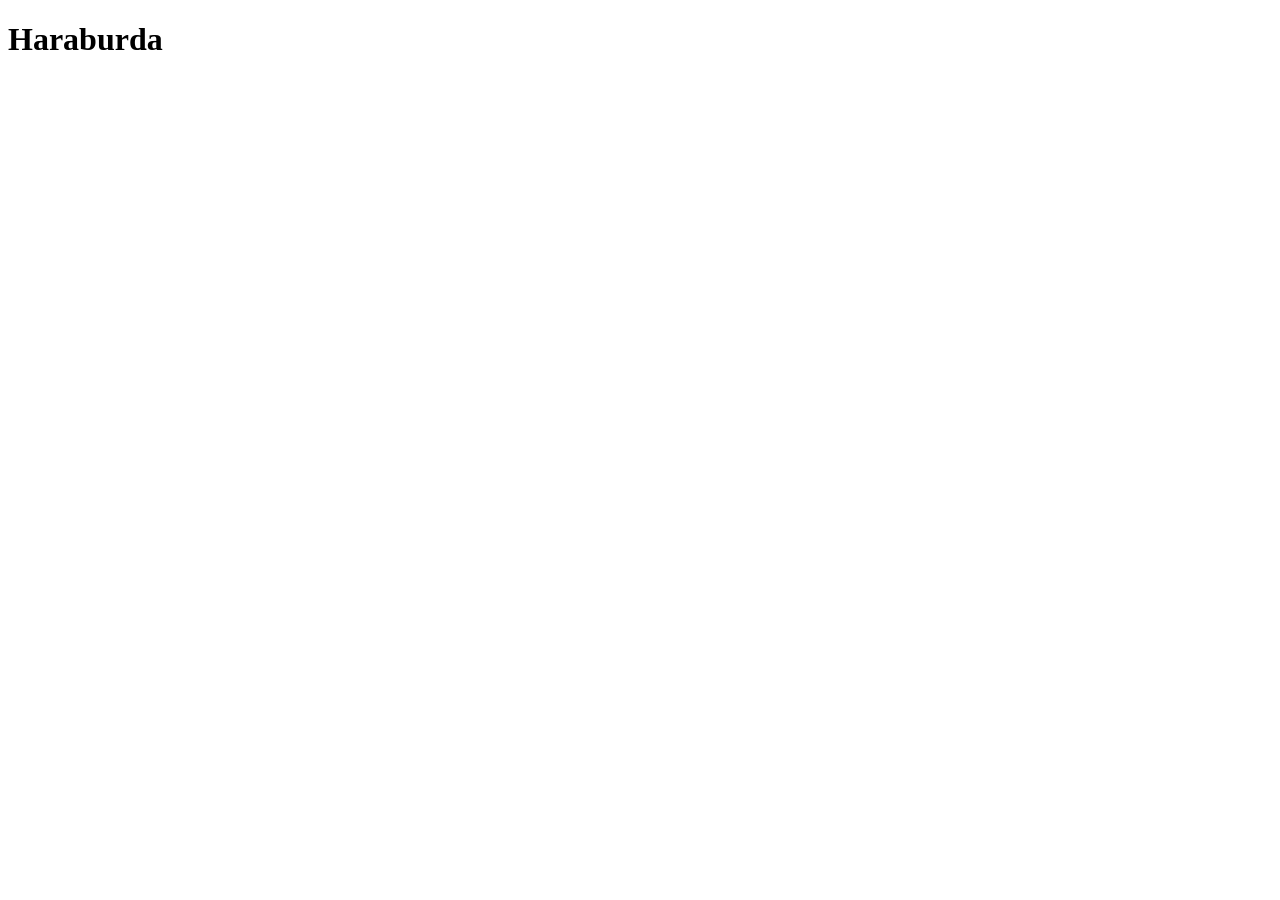
==== index.html @ 6ca8d875 "jop" ====
<!DOCTYPE html>
<html lang="en">
<head>
    <meta charset="UTF-8">
    <meta name="viewport" content="width=device-width, initial-scale=1.0">
    <title>nechce sa mi</title>
</head>
<body>
    
    <h1>Haraburda</h1>

</body>
</html>
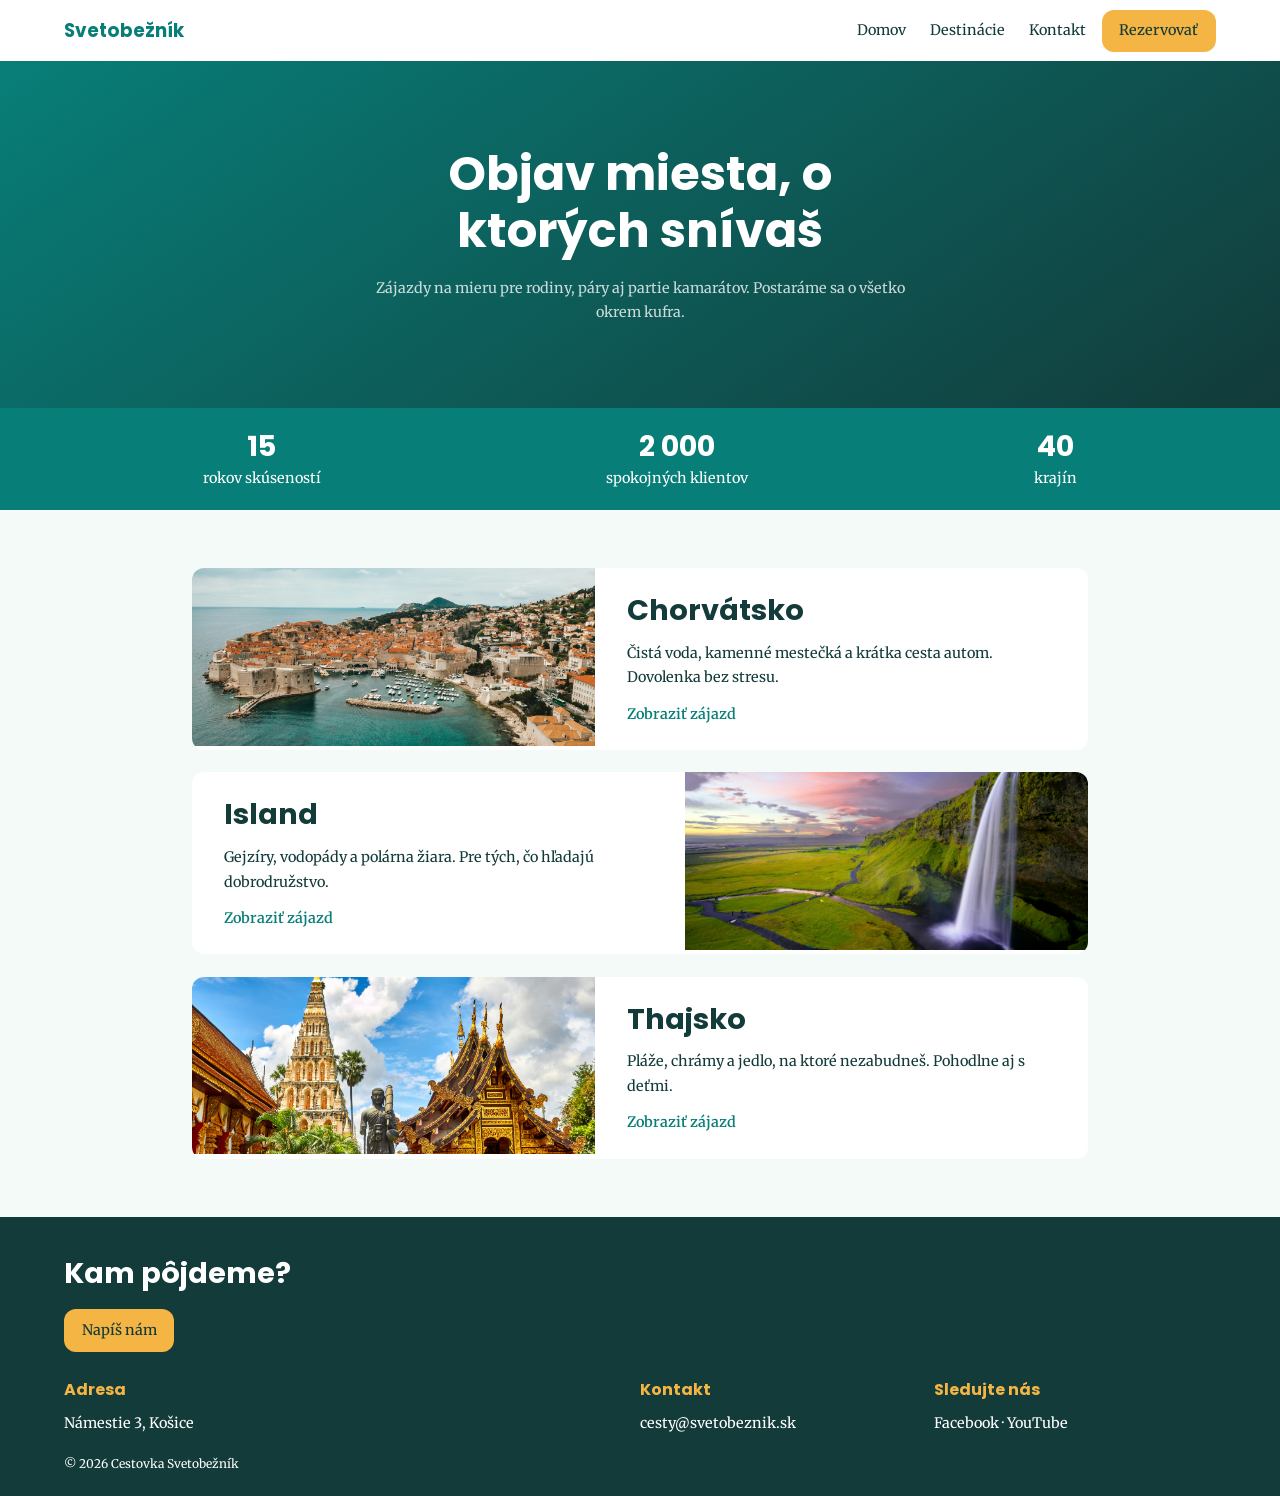
==== commit 974eb079: "problémy" ====
--- a/index.html
+++ b/index.html
@@ -1,13 +1,129 @@
 <!DOCTYPE html>
-<html lang="en">
+<html lang="sk">
 <head>
     <meta charset="UTF-8">
     <meta name="viewport" content="width=device-width, initial-scale=1.0">
-    <title>nechce sa mi</title>
+    <link rel="stylesheet" href="assets/css/normalize.css">
+    <link rel="stylesheet" href="assets/css/style.css">
+    <title>Dovolenka_Frinková</title>
+
 </head>
 <body>
-    
-    <h1>Haraburda</h1>
+    <header class="hlavicka" id="domov">
+        <a class="hlavicka__logo" href="#domov">Svetobežník</a>
 
+        <nav class="navigacia" aria-label="Hlavná navigácia">
+            <ul class="navigacia__zoznam">
+                <li><a href="#domov">Domov</a></li>
+                <li><a href="#destinacie">Destinácie</a></li>
+                <li><a href="#kontakt">Kontakt</a></li>
+            </ul>
+        </nav>
+
+        <a class="tlacidlo" href="#kontakt">Rezervovať</a>
+    </header>
+
+    <main>
+        <section class="uvod" aria-labelledby="uvod-nadpis">
+            <div class="uvod__obsah">
+                <h1 id="uvod-nadpis">Objav miesta, o ktorých snívaš</h1>
+                <p>Zájazdy na mieru pre rodiny, páry aj partie kamarátov. Postaráme sa o všetko okrem kufra.</p>
+            </div>
+        </section>
+
+        <section class="statistiky" aria-label="Naše skúsenosti">
+
+            <div class="statistiky__polozka">
+                <strong>15</strong>
+                <span>rokov skúseností</span>
+            </div>
+
+            <div class="statistiky__polozka">
+                <strong>2 000</strong>
+                <span>spokojných klientov</span>
+            </div>
+
+            <div class="statistiky__polozka">
+                <strong>40</strong>
+                <span>krajín</span>
+            </div>
+
+        </section>
+
+        <section class="destinacie" id="destinacie" aria-label="Obľúbené destinácie">
+
+            <article class="destinacia">
+
+                <img
+                    class="destinacia__obrazok"
+                    src="assets/images/spencer-davis-fWtJvFqyUQQ-unsplash.jpg"
+                    alt="Pohľad na historické mesto Dubrovník a jeho prístav"
+                >
+
+                <div class="destinacia__obsah">
+                    <h2>Chorvátsko</h2>
+                    <p>Čistá voda, kamenné mestečká a krátka cesta autom. Dovolenka bez stresu.</p>
+                    <a href="#kontakt">Zobraziť zájazd</a>
+                </div>
+
+            </article>
+
+            <article class="destinacia">
+
+                <img
+                    class="destinacia__obrazok"
+                    src="assets/images/robert-lukeman-zNN6ubHmruI-unsplash.jpg"
+                    alt="Vodopád a zelená krajina na Islande pri západe slnka"
+                >
+
+                <div class="destinacia__obsah">
+                    <h2>Island</h2>
+                    <p>Gejzíry, vodopády a polárna žiara. Pre tých, čo hľadajú dobrodružstvo.</p>
+                    <a href="#kontakt">Zobraziť zájazd</a>
+                </div>
+
+            </article>
+
+            <article class="destinacia">
+
+                <img
+                    class="destinacia__obrazok"
+                    src="assets/images/mathew-schwartz-gsllxmVO4HQ-unsplash.jpg"
+                    alt="Zlaté budhistické chrámy v Thajsku"
+                >
+
+                <div class="destinacia__obsah">
+                    <h2>Thajsko</h2>
+                    <p>Pláže, chrámy a jedlo, na ktoré nezabudneš. Pohodlne aj s deťmi.</p>
+                    <a href="#kontakt">Zobraziť zájazd</a>
+                </div>
+
+            </article>
+
+        </section>
+    </main>
+
+    <footer class="paticka" id="kontakt">
+        
+        <h2>Kam pôjdeme?</h2>
+        <a class="tlacidlo paticka__tlacidlo" href="mailto:cesty@svetobeznik.sk">Napíš nám</a>
+
+        <div class="paticka__informacie">
+            <section>
+                <h3>Adresa</h3>
+                <p>Námestie 3, Košice</p>
+            </section>
+            <section>
+                <h3>Kontakt</h3>
+                <p><a href="mailto:cesty@svetobeznik.sk">cesty@svetobeznik.sk</a></p>
+            </section>
+            <section>
+                <h3>Sledujte nás</h3>
+                <p>Facebook · YouTube</p>
+            </section>
+        </div>
+
+        <small>© 2026 Cestovka Svetobežník</small>
+    </footer>
 </body>
-</html>+</html>
--- a/assets/css/style.css
+++ b/assets/css/style.css
@@ -0,0 +1,289 @@
+@import url('https://fonts.googleapis.com/css2?family=Poppins:wght@300;400;500;600;700&family=Merriweather:wght@400;700&display=swap');
+
+:root {
+    --ocean: #087e78;
+    --hlbka: #123b3a;
+    --piesok: #f3faf7;
+    --koral: #f5b544;
+    --biela-priesvit: hsla(0, 0%, 100%, 0.78);
+}
+
+* {
+    box-sizing: border-box;
+}
+
+html {
+    scroll-behavior: smooth;
+}
+
+body {
+    margin: 0;
+    background: var(--piesok);
+    color: var(--hlbka);
+    font-family: 'Merriweather', serif;
+    font-size: 0.9rem;
+    line-height: 1.7;
+}
+
+h1,
+h2,
+h3,
+.hlavicka__logo {
+    font-family: 'Poppins', sans-serif;
+}
+
+.hlavicka {
+    display: flex;
+    flex-wrap: wrap;
+    align-items: center;
+    gap: 0.25rem 1rem;
+    padding: 0.6rem 5%;
+    background: #fff;
+}
+
+.hlavicka__logo {
+    color: var(--ocean);
+    font-size: 1.15rem;
+    font-weight: 700;
+    text-decoration: none;
+}
+
+.navigacia {
+    order: 3;
+    width: 100%;
+}
+
+.navigacia__zoznam {
+    display: flex;
+    justify-content: flex-start;
+    gap: 1.25rem;
+    margin: 0;
+    padding: 0;
+    list-style: none;
+}
+
+.navigacia a,
+.paticka a:not(.tlacidlo) {
+    color: inherit;
+    text-decoration: none;
+}
+
+.tlacidlo {
+    display: inline-block;
+    padding: 0.55rem 1.1rem;
+    border-radius: 0.75rem;
+    background: var(--koral);
+    color: var(--hlbka);
+    font-weight: 500;
+    text-decoration: none;
+    transition: background-color 0.2s ease, transform 0.2s ease;
+}
+
+.hlavicka > .tlacidlo {
+    margin-left: auto;
+}
+
+.tlacidlo:hover {
+    transform: translateY(-0.1rem);
+    background: #ffc65d;
+}
+
+.navigacia a:hover,
+.destinacia__obsah a:hover,
+.paticka a:not(.tlacidlo):hover {
+    color: var(--ocean);
+}
+
+.uvod {
+    display: grid;
+    min-height: 11.5rem;
+    padding: 2rem 5%;
+    place-items: center;
+    background: linear-gradient(145deg, var(--ocean), var(--hlbka));
+    color: #fff;
+    text-align: center;
+}
+
+.uvod__obsah {
+    max-width: 35rem;
+}
+
+.uvod h1 {
+    margin: 0 0 1rem;
+    font-size: clamp(1.35rem, 4.4vw, 2.1rem);
+    line-height: 1.2;
+}
+
+.uvod p {
+    margin: 0;
+    color: var(--biela-priesvit);
+}
+
+.statistiky {
+    display: flex;
+    flex-direction: row;
+    justify-content: space-around;
+    gap: 0.5rem;
+    padding: 1.25rem 5%;
+    background: var(--ocean);
+    color: #fff;
+    text-align: center;
+}
+
+.statistiky__polozka {
+    display: flex;
+    flex-direction: column;
+}
+
+.statistiky strong {
+    font-family: 'Poppins', sans-serif;
+    font-size: 1.8rem;
+    line-height: 1.3;
+}
+
+.destinacie {
+    display: grid;
+    gap: 1.5rem;
+    padding: 2.25rem 5%;
+}
+
+.destinacia {
+    overflow: hidden;
+    border-radius: 0.75rem;
+    background: #fff;
+}
+
+.destinacia__obrazok {
+    display: block;
+    width: 100%;
+    height: auto;
+    aspect-ratio: 1.6;
+    object-fit: cover;
+}
+
+.destinacia__obsah {
+    padding: 1rem 1.1rem 1.2rem;
+}
+
+.destinacia h2 {
+    margin: 0 0 0.7rem;
+    font-size: 1.4rem;
+    line-height: 1.3;
+}
+
+.destinacia p {
+    margin: 0 0 0.75rem;
+}
+
+.destinacia__obsah a {
+    color: var(--ocean);
+    font-weight: 600;
+    text-decoration: none;
+}
+
+.paticka {
+    padding: 2rem 5% 1.25rem;
+    background: var(--hlbka);
+    color: #fff;
+}
+
+.paticka > h2 {
+    margin: 0 0 0.75rem;
+    font-size: 1.5rem;
+}
+
+.paticka__tlacidlo {
+    margin-bottom: 1rem;
+}
+
+.paticka__informacie {
+    display: grid;
+    grid-template-columns: repeat(2, minmax(0, 1fr));
+    gap: 0.75rem;
+    margin: 0.5rem 0 1rem;
+}
+
+.paticka__informacie h3 {
+    margin: 0 0 0.5rem;
+    color: var(--koral);
+    font-size: 1rem;
+}
+
+.paticka__informacie p {
+    margin: 0;
+}
+
+.paticka small {
+    font-size: 0.75rem;
+}
+
+@media (min-width: 37.5em) {
+    .paticka__informacie {
+        grid-template-columns: repeat(2, 1fr);
+    }
+}
+
+@media (min-width: 56.25em) {
+    .hlavicka {
+        flex-wrap: nowrap;
+    }
+
+    .hlavicka > .tlacidlo {
+        margin-left: 0;
+    }
+
+    .navigacia {
+        order: 0;
+        width: auto;
+        margin-left: auto;
+    }
+
+    .navigacia__zoznam {
+        gap: 1.5rem;
+    }
+
+    .uvod {
+        min-height: 21.7rem;
+    }
+
+    .uvod h1 {
+        font-size: 3rem;
+    }
+
+    .destinacie {
+        width: 84%;
+        max-width: 56rem;
+        gap: 1.4rem;
+        margin: 0 auto;
+        padding: 3.6rem 0;
+    }
+
+    .destinacia {
+        display: flex;
+        min-height: 11.1rem;
+    }
+
+    .destinacia:nth-child(even) {
+        flex-direction: row-reverse;
+    }
+
+    .destinacia__obrazok {
+        flex: 0 0 45%;
+        width: 45%;
+        height: 11.1rem;
+    }
+
+    .destinacia__obsah {
+        align-self: center;
+        padding: 1.5rem 2rem;
+    }
+
+    .destinacia h2,
+    .paticka > h2 {
+        font-size: 1.8rem;
+    }
+
+    .paticka__informacie {
+        grid-template-columns: 2fr 1fr 1fr;
+    }
+}
